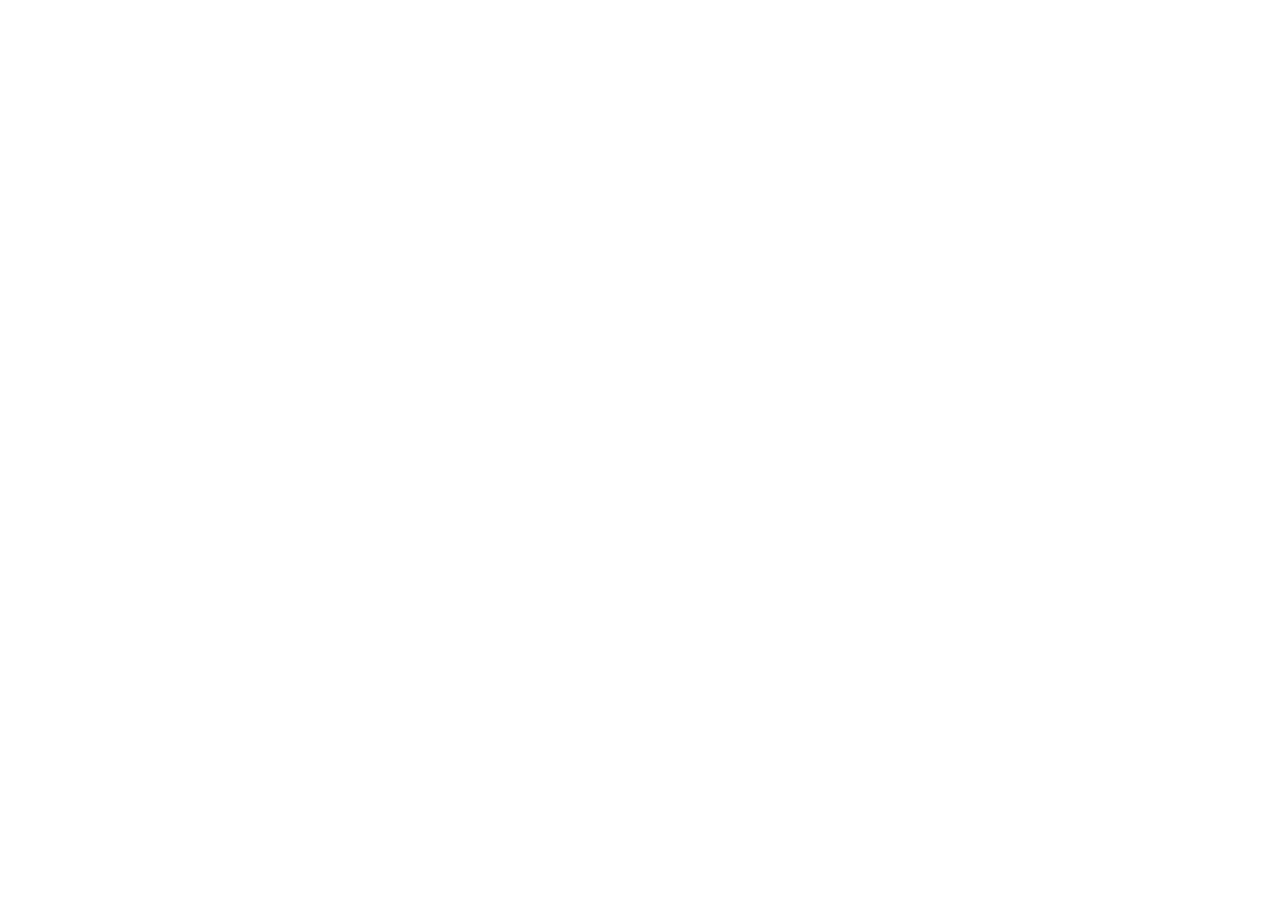
==== index.html @ 2cd75e70 "Initial commit" ====
<!DOCTYPE html>
<html lang="en">

<head>
    <meta charset="UTF-8">
    <meta name="viewport" content="width=device-width, initial-scale=1.0">
    <title>template1</title>
    <link rel="stylesheet" href="css/page.css">
    <link rel="stylesheet" href="css/normalize.css">
    <link rel="stylesheet" href="css/all.min.css">
    <link rel="preconnect" href="https://fonts.googleapis.com">
    <link rel="preconnect" href="https://fonts.gstatic.com" crossorigin>
    <link href="https://fonts.googleapis.com/css2?family=Work+Sans:ital,wght@0,100..900;1,100..900&display=swap"
        rel="stylesheet">
</head>

<body>
    
</body>
</html>
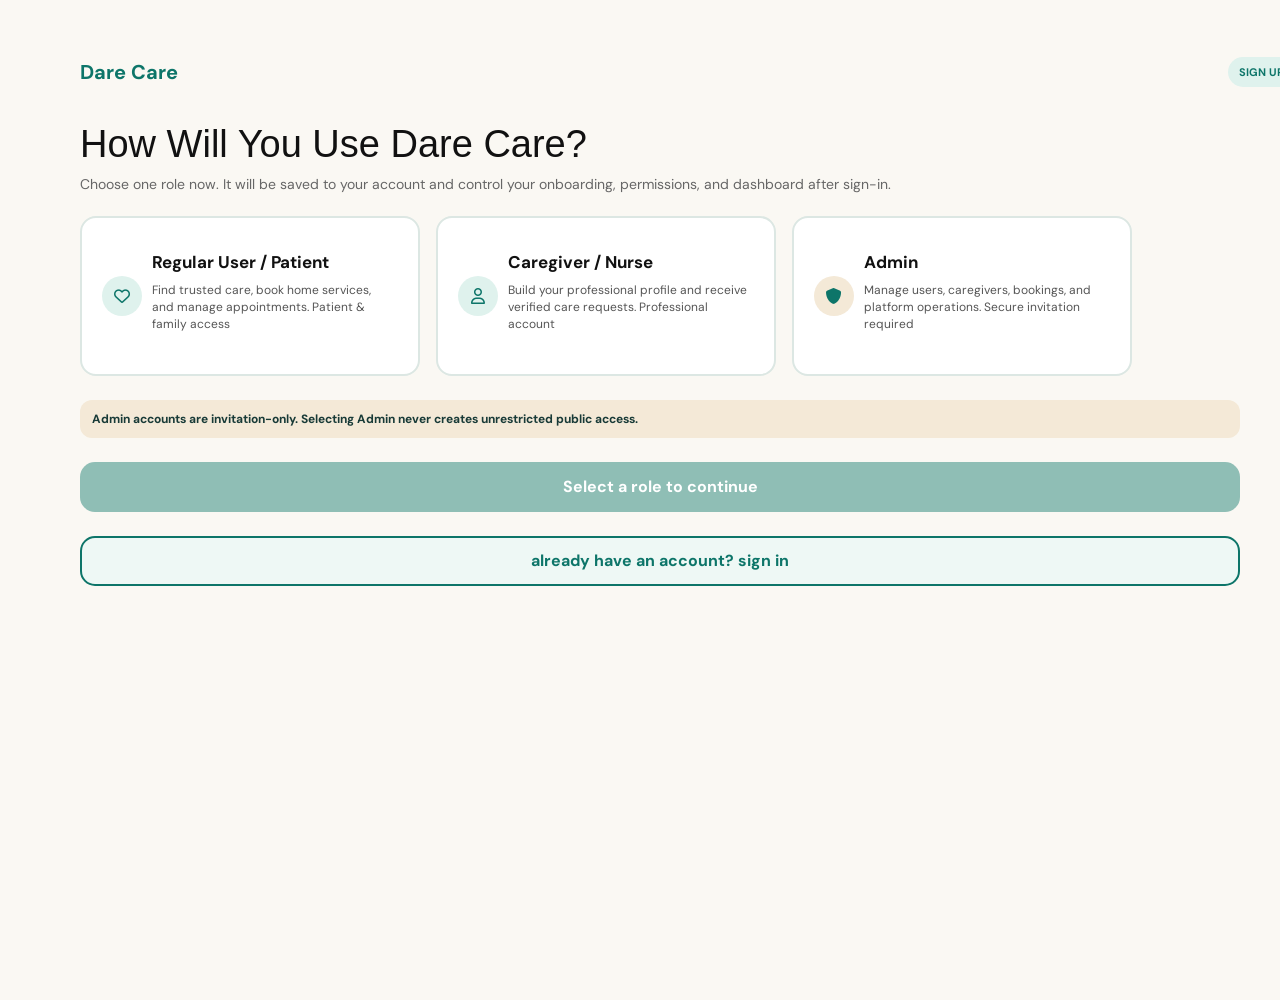
==== commit a2f176ab: "Update project" ====
--- a/index.html
+++ b/index.html
@@ -4,17 +4,74 @@
 <head>
     <meta charset="UTF-8">
     <meta name="viewport" content="width=device-width, initial-scale=1.0">
-    <title>template1</title>
-    <link rel="stylesheet" href="css/page.css">
+    <title>selection role</title>
+    <link rel="stylesheet" href="css/selectionRole.css">
     <link rel="stylesheet" href="css/normalize.css">
     <link rel="stylesheet" href="css/all.min.css">
     <link rel="preconnect" href="https://fonts.googleapis.com">
     <link rel="preconnect" href="https://fonts.gstatic.com" crossorigin>
-    <link href="https://fonts.googleapis.com/css2?family=Work+Sans:ital,wght@0,100..900;1,100..900&display=swap"
-        rel="stylesheet">
+    <link href="https://fonts.googleapis.com/css2?family=DM+Sans:wght@400;700&display=swap" rel="stylesheet">
 </head>
 
 <body>
-    
+    <div class="frame">
+        <div class="container">
+            <div class="head">
+                <span>dare care</span>
+                <div class="step-of-signup">
+                    <p>sign up. step 1 of 2</p>
+                </div>
+            </div>
+
+            <div class="content">
+                <h2>how will you use dare care?</h2>
+                <p>Choose one role now. It will be saved to your account and control your onboarding, permissions, and
+                    dashboard after sign-in.</p>
+
+                <div class="role-type">
+                    <div class="box">
+                        <span class="icon-container"><i class="fa-regular fa-heart"></i></span>
+                        <div class="text">
+                            <h3>Regular User / Patient</h3>
+                            <p>Find trusted care, book home services, and manage appointments. <span>Patient & family
+                                    access</span>
+                            </p>
+                        </div>
+                    </div>
+
+                    <div class="box">
+                        <span class="icon-container"><i class="fa-regular fa-user"></i></span>
+                        <div class="text">
+                            <h3>Caregiver / Nurse</h3>
+                            <p>Build your professional profile and receive verified care requests. Professional account
+                            </p>
+                        </div>
+                    </div>
+
+                    <div class="box admin">
+                        <span class="icon-container"><i class="fa-solid fa-shield"></i></span>
+                        <div class="text">
+                            <h3>Admin</h3>
+                            <p>Manage users, caregivers, bookings, and platform operations. Secure invitation required
+                            </p>
+                        </div>
+                    </div>
+                </div>
+            </div>
+
+            <div class="admin-message">
+                <p>Admin accounts are invitation-only. Selecting Admin never creates unrestricted public access.</p>
+            </div>
+
+            <div class="continue-message">
+                <p>Select a role to continue</p>
+            </div>
+
+            <form action="">
+                <button type="submit">already have an account? sign in</button>
+            </form>
+        </div>
+    </div>
 </body>
+
 </html>
--- a/css/selectionRole.css
+++ b/css/selectionRole.css
@@ -0,0 +1,232 @@
+* {
+    box-sizing: border-box;
+}
+
+body {
+    margin: 0;
+    padding: 0;
+    font-family: 'DM Sans', sans-serif;
+    background-color: rgba(250, 248, 243, 1);
+    color: #111;
+}
+
+.frame {
+    width: 1440px;
+    height: 1000px;
+    margin: 0 auto;
+    display: flex;
+    flex-direction: column;
+    padding: 48px 80px;
+    background-color: rgba(250, 248, 243, 1);
+}
+
+.container {
+    width: 1280px;
+    display: flex;
+    flex-direction: column;
+    gap: 24px;
+    margin: 0 auto;
+}
+
+.container .head {
+    width: 100%;
+    height: 48px;
+    display: flex;
+    flex-direction: row;
+    justify-content: space-between;
+    align-items: center;
+}
+
+.frame .head>span {
+    text-transform: capitalize;
+    color: rgba(13, 117, 105, 1);
+    font-weight: 700;
+    font-size: 20px;
+}
+
+.frame .container h2 {
+    width: 1160px;
+    font-family: "Manrope", sans-serif;
+    text-transform: capitalize;
+    font-weight: 400;
+    font-size: 38px;
+    line-height: 48px;
+    margin: 0 0 8px 0;
+}
+
+.frame .head .step-of-signup {
+    width: 132px;
+    height: 30px;
+    padding: 6px 10px;
+    border-radius: 999px;
+    background-color: rgba(223, 242, 237, 1);
+    display: flex;
+    align-items: center;
+    justify-content: center;
+}
+
+.frame .head .step-of-signup p {
+    margin: 0;
+    font-family: 'DM Sans', sans-serif;
+    font-weight: 700;
+    font-size: 11px;
+    line-height: 18px;
+    color: rgba(13, 117, 105, 1);
+    text-transform: uppercase;
+}
+
+/* المحتوى وتنسيق الكروت الثلاثة */
+.container .content .role-type {
+    width: 1052px;
+    gap: 16px;
+    display: flex;
+    flex-direction: row;
+    align-items: stretch;
+}
+
+.content h2 {
+    font-size: 32px;
+    font-weight: 700;
+    margin-bottom: 8px;
+}
+
+.content>p {
+    font-size: 14px;
+    color: #666;
+    margin: 0 0 24px 0;
+}
+
+.role-type .box {
+    width: 340px;
+    min-height: 160px;
+    gap: 12px;
+    border: 2px solid rgba(220, 231, 227, 1);
+    border-radius: 16px;
+    padding: 20px;
+    display: flex;
+    flex-direction: row;
+    background-color: #fff;
+    gap: 10px;
+    align-items: center;
+    cursor: pointer;
+}
+
+.role-type .box h3 {
+    margin: 0;
+    font-family: 'DM Sans', sans-serif;
+    font-weight: 700;
+    font-size: 17px;
+    line-height: 24px;
+}
+
+.role-type .box .icon-container {
+    width: 40px;
+    height: 40px;
+    border-radius: 20px;
+    background-color: rgba(223, 242, 237, 1);
+    display: flex;
+    align-items: center;
+    justify-content: center;
+}
+
+.role-type .admin .icon-container {
+    background-color: rgba(244, 233, 215, 1);
+}
+
+.role-type span i {
+    color: rgba(13, 117, 105, 1);
+    font-size: 16px;
+}
+
+.role-type .box .text {
+    display: flex;
+    flex-direction: column;
+    width: 242px;
+    height: 92px;
+    gap: 8px;
+
+}
+
+.role-type .box .text p {
+    margin: 0;
+    font-size: 12px;
+    color: #555;
+    line-height: 1.4;
+}
+
+.selected-role {
+    border: 2px solid rgba(13, 117, 105, 1);
+    background-color: rgba(15, 56, 48, 0.12);
+
+}
+
+/* رسالة الأدمن */
+.admin-message {
+    width: 1160px;
+    border-radius: 12px;
+    padding: 10px 12px;
+    background-color: rgba(244, 233, 215, 1);
+}
+
+.admin-message p {
+    margin: 0;
+    color: rgba(24, 58, 55, 1);
+    font-family: 'DM Sans', sans-serif;
+    font-weight: 700;
+    font-size: 12px;
+    line-height: 18px;
+}
+
+/* زر المتابعة (مطابق للصورة) */
+.continue-message {
+    width: 1160px;
+    height: 50px;
+    border-radius: 15px;
+    padding: 13px 16px;
+    background-color: rgba(13, 117, 105, 0.45);
+    /* لون أخضر هادئ وشفاف */
+    text-align: center;
+    cursor: pointer;
+    display: flex;
+    align-items: center;
+    justify-content: center;
+    cursor: not-allowed;
+}
+
+.continue-message p {
+    margin: 0;
+    font-family: 'DM Sans', sans-serif;
+    font-weight: 700;
+    font-size: 16px;
+    line-height: 24px;
+    text-align: center;
+    color: rgba(255, 255, 255, 1);
+}
+
+/* زر تسجيل الدخول */
+form {
+    text-align: center;
+    width: 1160px;
+    height: 50px;
+    border-radius: 15px;
+    padding: 13px 16px;
+    background-color: rgba(238, 248, 245, 1);
+    border: 2px solid rgba(13, 117, 105, 1);
+    display: flex;
+    align-items: center;
+    justify-content: center;
+}
+
+form button {
+    width: 100%;
+    margin: 0;
+    font-family: 'DM Sans', sans-serif;
+    font-weight: 700;
+    font-size: 16px;
+    line-height: 24px;
+    text-align: center;
+    color: rgba(13, 117, 105, 1);
+    border: none;
+    background-color: transparent;
+    cursor: pointer;
+}
